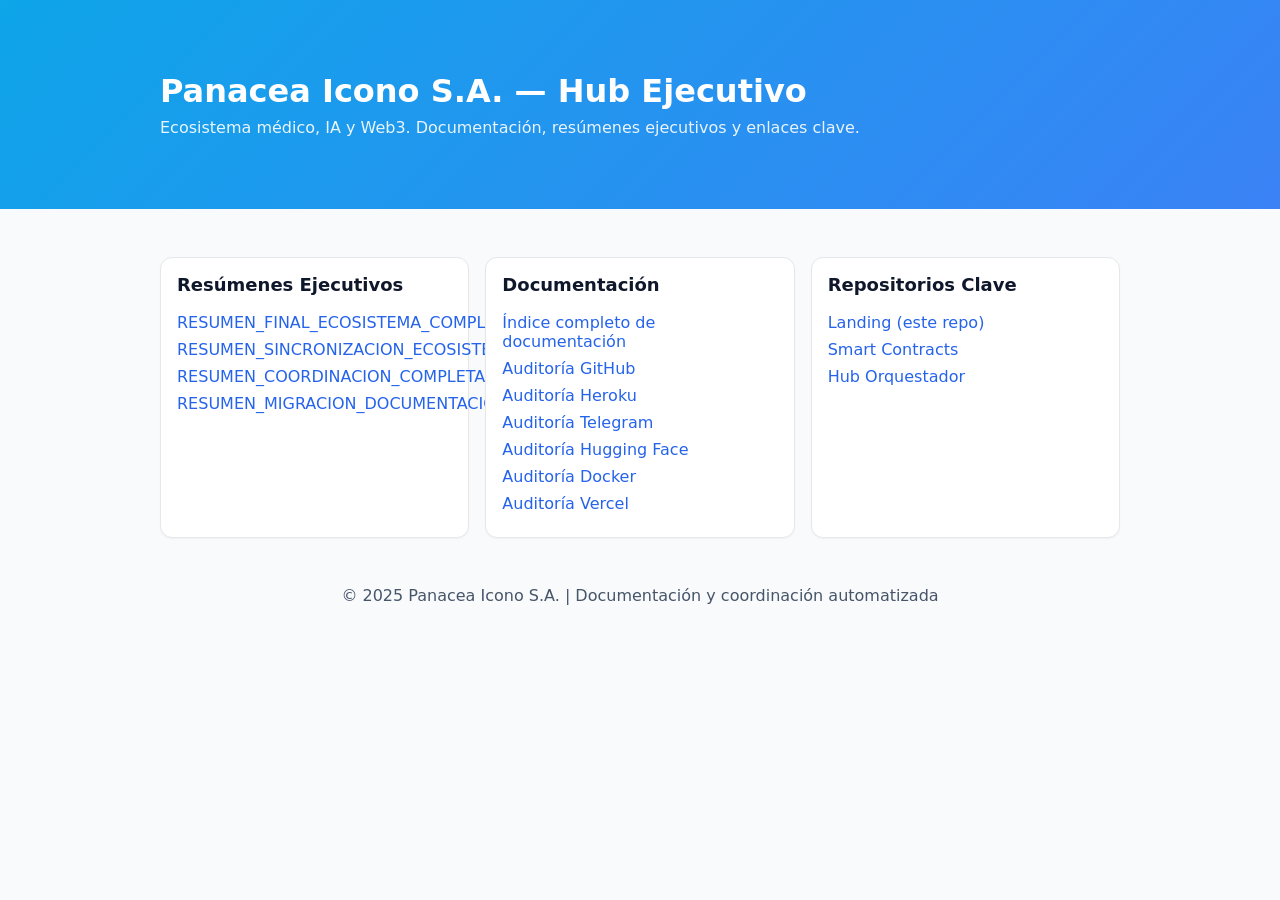
==== public/index.html @ 1a5ea237 "feat(landing): Añadir public/index.html ejecutivo y enlazar documentación y resúmenes" ====
<!doctype html>
<html lang="es">
  <head>
    <meta charset="utf-8" />
    <meta name="viewport" content="width=device-width, initial-scale=1" />
    <title>Panacea Icono S.A. — Landing Ejecutiva</title>
    <meta name="description" content="Hub ejecutivo del ecosistema Panacea Icono S.A." />
    <style>
      body { font-family: system-ui, -apple-system, Segoe UI, Roboto, Ubuntu, Cantarell, Noto Sans, Helvetica, Arial, "Apple Color Emoji", "Segoe UI Emoji"; margin: 0; color: #0f172a; background: #f8fafc; }
      header { background: linear-gradient(135deg, #0ea5e9, #3b82f6); color: white; padding: 48px 16px; }
      .container { max-width: 960px; margin: 0 auto; padding: 24px 16px; }
      h1 { margin: 0 0 8px; font-size: 32px; }
      p.lead { margin: 0; opacity: .9; }
      .cards { display: grid; grid-template-columns: repeat(auto-fit, minmax(260px, 1fr)); gap: 16px; margin-top: 24px; }
      .card { background: white; border: 1px solid #e5e7eb; border-radius: 12px; padding: 16px; box-shadow: 0 1px 2px rgba(0,0,0,.04); }
      .card h3 { margin-top: 0; font-size: 18px; }
      .links a { display: block; color: #2563eb; text-decoration: none; margin: 8px 0; }
      footer { color: #475569; padding: 24px 16px; text-align: center; }
    </style>
  </head>
  <body>
    <header>
      <div class="container">
        <h1>Panacea Icono S.A. — Hub Ejecutivo</h1>
        <p class="lead">Ecosistema médico, IA y Web3. Documentación, resúmenes ejecutivos y enlaces clave.</p>
      </div>
    </header>

    <main class="container">
      <section class="cards">
        <div class="card">
          <h3>Resúmenes Ejecutivos</h3>
          <div class="links">
            <a href="./../RESUMEN_FINAL_ECOSISTEMA_COMPLETO.md">RESUMEN_FINAL_ECOSISTEMA_COMPLETO.md</a>
            <a href="./../RESUMEN_SINCRONIZACION_ECOSISTEMA_COMPLETO.md">RESUMEN_SINCRONIZACION_ECOSISTEMA_COMPLETO.md</a>
            <a href="./../RESUMEN_COORDINACION_COMPLETA.md">RESUMEN_COORDINACION_COMPLETA.md</a>
            <a href="./../RESUMEN_MIGRACION_DOCUMENTACION_COMPLETA.md">RESUMEN_MIGRACION_DOCUMENTACION_COMPLETA.md</a>
          </div>
        </div>
        <div class="card">
          <h3>Documentación</h3>
          <div class="links">
            <a href="./../docs/README.md">Índice completo de documentación</a>
            <a href="./../docs/auditorias/github_audit_report.md">Auditoría GitHub</a>
            <a href="./../docs/auditorias/heroku_audit_report.md">Auditoría Heroku</a>
            <a href="./../docs/auditorias/telegram_audit_report.md">Auditoría Telegram</a>
            <a href="./../docs/auditorias/huggingface_audit_report.md">Auditoría Hugging Face</a>
            <a href="./../docs/auditorias/docker_audit_report.md">Auditoría Docker</a>
            <a href="./../docs/auditorias/vercel_audit_report.md">Auditoría Vercel</a>
          </div>
        </div>
        <div class="card">
          <h3>Repositorios Clave</h3>
          <div class="links">
            <a href="https://github.com/panacea-icono/panacea-icono" target="_blank" rel="noopener">Landing (este repo)</a>
            <a href="https://github.com/panacea-icono/panacea_smart_contracts" target="_blank" rel="noopener">Smart Contracts</a>
            <a href="https://github.com/panacea-icono/Ton-telegram" target="_blank" rel="noopener">Hub Orquestador</a>
          </div>
        </div>
      </section>
    </main>

    <footer>
      © 2025 Panacea Icono S.A. | Documentación y coordinación automatizada
    </footer>
  </body>
</html>
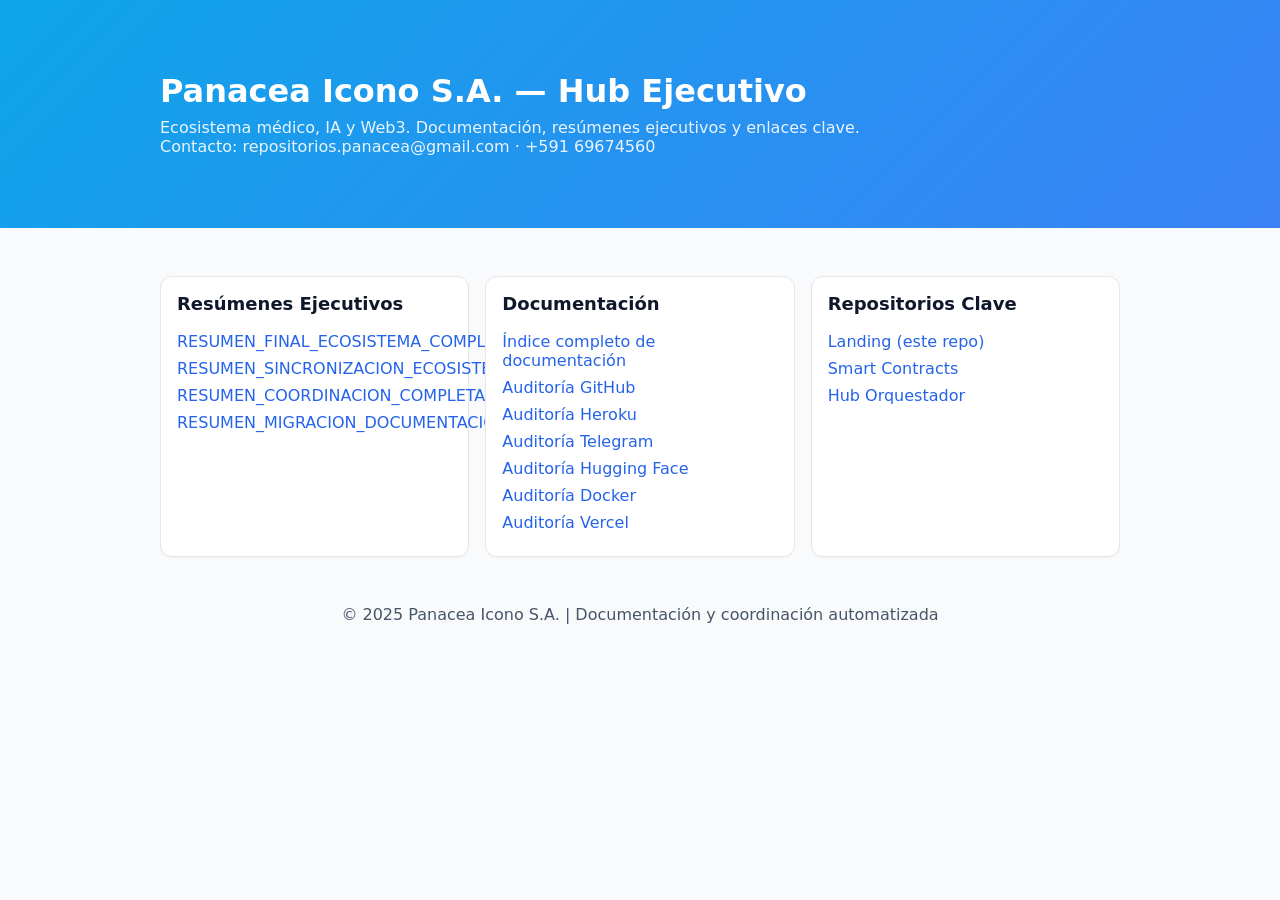
==== commit b1646599: "chore(branding): Personalizar textos con Panacea Icono S.A., dominio y contacto" ====
--- a/public/index.html
+++ b/public/index.html
@@ -23,6 +23,7 @@
       <div class="container">
         <h1>Panacea Icono S.A. — Hub Ejecutivo</h1>
         <p class="lead">Ecosistema médico, IA y Web3. Documentación, resúmenes ejecutivos y enlaces clave.</p>
+        <p class="lead">Contacto: repositorios.panacea@gmail.com · +591 69674560</p>
       </div>
     </header>
 
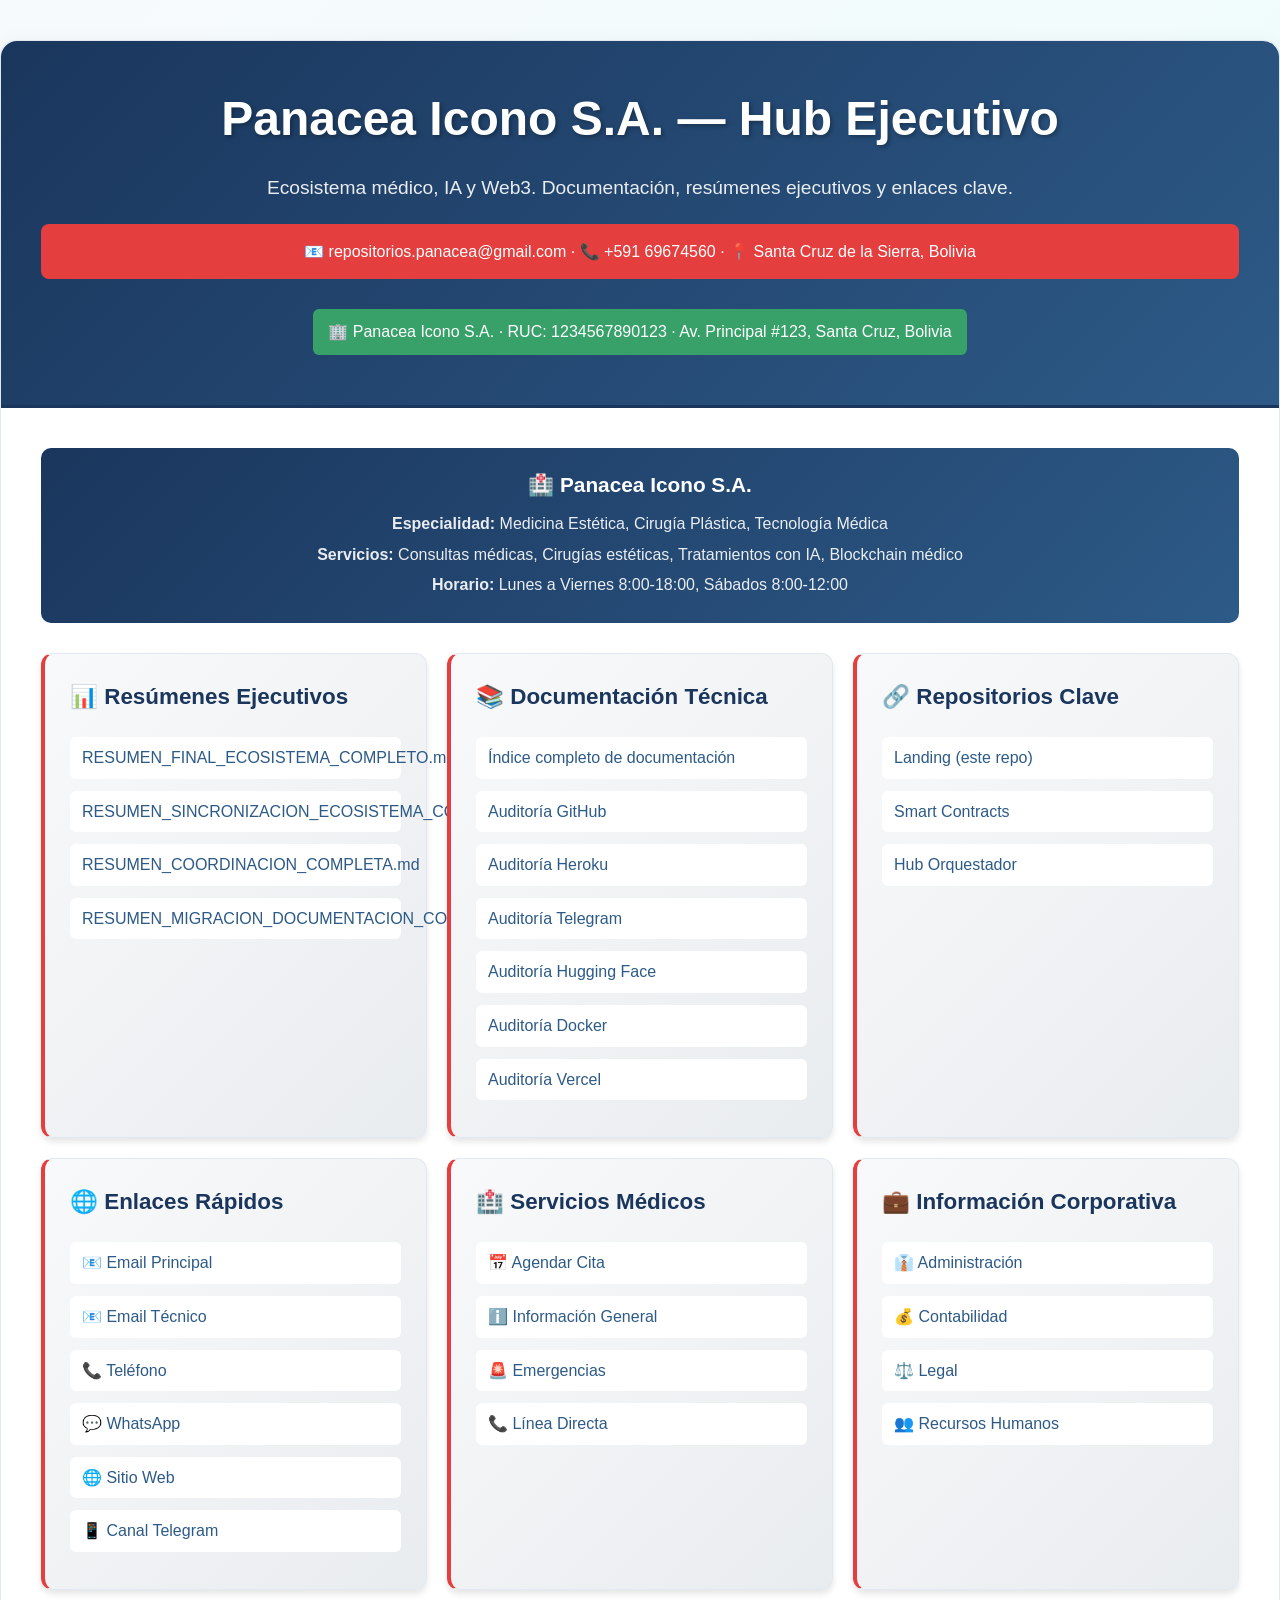
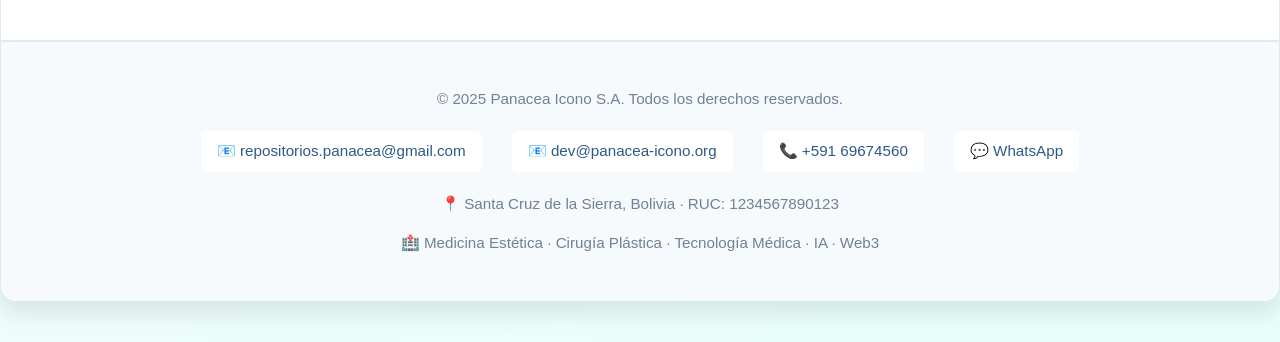
==== commit c8d8d1f5: "feat(branding): Personalización completa con información corporativa de Panacea Icono S.A. - Actuali" ====
--- a/public/index.html
+++ b/public/index.html
@@ -1,68 +1,279 @@
-<!doctype html>
+<!DOCTYPE html>
 <html lang="es">
-  <head>
-    <meta charset="utf-8" />
-    <meta name="viewport" content="width=device-width, initial-scale=1" />
-    <title>Panacea Icono S.A. — Landing Ejecutiva</title>
-    <meta name="description" content="Hub ejecutivo del ecosistema Panacea Icono S.A." />
+<head>
+    <meta charset="UTF-8">
+    <meta name="viewport" content="width=device-width, initial-scale=1.0">
+    <title>Panacea Icono S.A. — Hub Ejecutivo</title>
+    <meta name="description" content="Hub ejecutivo del ecosistema Panacea Icono S.A. - Medicina, IA y Web3 en Santa Cruz de la Sierra, Bolivia">
+    <meta name="keywords" content="Panacea Icono, medicina, IA, Web3, blockchain, Santa Cruz, Bolivia, smart contracts">
+    <meta name="author" content="Panacea Icono S.A.">
     <style>
-      body { font-family: system-ui, -apple-system, Segoe UI, Roboto, Ubuntu, Cantarell, Noto Sans, Helvetica, Arial, "Apple Color Emoji", "Segoe UI Emoji"; margin: 0; color: #0f172a; background: #f8fafc; }
-      header { background: linear-gradient(135deg, #0ea5e9, #3b82f6); color: white; padding: 48px 16px; }
-      .container { max-width: 960px; margin: 0 auto; padding: 24px 16px; }
-      h1 { margin: 0 0 8px; font-size: 32px; }
-      p.lead { margin: 0; opacity: .9; }
-      .cards { display: grid; grid-template-columns: repeat(auto-fit, minmax(260px, 1fr)); gap: 16px; margin-top: 24px; }
-      .card { background: white; border: 1px solid #e5e7eb; border-radius: 12px; padding: 16px; box-shadow: 0 1px 2px rgba(0,0,0,.04); }
-      .card h3 { margin-top: 0; font-size: 18px; }
-      .links a { display: block; color: #2563eb; text-decoration: none; margin: 8px 0; }
-      footer { color: #475569; padding: 24px 16px; text-align: center; }
+        :root {
+            --primary-color: #1a365d;
+            --secondary-color: #2d5a87;
+            --accent-color: #e53e3e;
+            --success-color: #38a169;
+            --warning-color: #d69e2e;
+            --text-primary: #2d3748;
+            --text-secondary: #718096;
+            --bg-primary: #f7fafc;
+            --bg-secondary: #ffffff;
+            --border-color: #e2e8f0;
+        }
+        body { 
+            font-family: 'Inter', 'Segoe UI', Tahoma, Geneva, Verdana, sans-serif; 
+            margin: 0; padding: 0; 
+            background: linear-gradient(135deg, var(--bg-primary) 0%, #e6fffa 100%); 
+            color: var(--text-primary); 
+            line-height: 1.6; 
+        }
+        .container { 
+            max-width: 1200px; 
+            margin: 40px auto; 
+            padding: 40px; 
+            background: var(--bg-secondary); 
+            border-radius: 16px; 
+            box-shadow: 0 10px 25px rgba(0,0,0,0.1); 
+            border: 1px solid var(--border-color);
+        }
+        header { 
+            text-align: center; 
+            padding-bottom: 30px; 
+            border-bottom: 3px solid var(--primary-color); 
+            margin-bottom: 40px; 
+            background: linear-gradient(135deg, var(--primary-color), var(--secondary-color));
+            color: white;
+            margin: -40px -40px 40px -40px;
+            padding: 40px;
+            border-radius: 16px 16px 0 0;
+        }
+        header h1 { 
+            color: white; 
+            font-size: 3em; 
+            margin: 0; 
+            font-weight: 700;
+            text-shadow: 2px 2px 4px rgba(0,0,0,0.3);
+        }
+        header p { 
+            color: rgba(255,255,255,0.9); 
+            font-size: 1.2em; 
+            margin-top: 15px; 
+            font-weight: 300;
+        }
+        .contact-info {
+            background: var(--accent-color);
+            color: white;
+            padding: 15px;
+            border-radius: 8px;
+            margin: 20px 0;
+            font-weight: 500;
+        }
+        .location {
+            background: var(--success-color);
+            color: white;
+            padding: 10px 15px;
+            border-radius: 6px;
+            display: inline-block;
+            margin: 10px 0;
+            font-weight: 500;
+        }
+        .section { margin-bottom: 40px; }
+        .section h2 { 
+            color: var(--primary-color); 
+            font-size: 2em; 
+            border-bottom: 3px solid var(--accent-color); 
+            padding-bottom: 15px; 
+            margin-bottom: 25px; 
+            font-weight: 600;
+        }
+        .cards { 
+            display: grid; 
+            grid-template-columns: repeat(auto-fit, minmax(300px, 1fr)); 
+            gap: 20px; 
+            margin-top: 30px; 
+        }
+        .card { 
+            background: linear-gradient(135deg, #f8f9fa, #e9ecef); 
+            border: 1px solid var(--border-color); 
+            border-radius: 12px; 
+            padding: 25px; 
+            box-shadow: 0 4px 6px rgba(0,0,0,0.1);
+            border-left: 4px solid var(--accent-color);
+            transition: all 0.3s ease;
+        }
+        .card:hover {
+            transform: translateY(-5px);
+            box-shadow: 0 8px 25px rgba(0,0,0,0.15);
+        }
+        .card h3 { 
+            margin-top: 0; 
+            font-size: 1.4em; 
+            color: var(--primary-color);
+            font-weight: 600;
+        }
+        .links a { 
+            display: block; 
+            color: var(--secondary-color); 
+            text-decoration: none; 
+            margin: 12px 0; 
+            padding: 8px 12px;
+            background: white;
+            border-radius: 6px;
+            transition: all 0.3s ease;
+            font-weight: 500;
+        }
+        .links a:hover { 
+            color: var(--accent-color); 
+            background: var(--bg-primary);
+            transform: translateX(5px);
+        }
+        footer { 
+            text-align: center; 
+            padding-top: 30px; 
+            border-top: 2px solid var(--border-color); 
+            margin-top: 50px; 
+            color: var(--text-secondary); 
+            font-size: 0.95em;
+            background: var(--bg-primary);
+            margin: 50px -40px -40px -40px;
+            padding: 30px 40px;
+            border-radius: 0 0 16px 16px;
+        }
+        .footer-contact {
+            display: flex;
+            justify-content: center;
+            gap: 30px;
+            margin: 20px 0;
+            flex-wrap: wrap;
+        }
+        .footer-contact a {
+            color: var(--secondary-color);
+            text-decoration: none;
+            font-weight: 500;
+            padding: 8px 16px;
+            background: white;
+            border-radius: 6px;
+            transition: all 0.3s ease;
+        }
+        .footer-contact a:hover {
+            color: var(--accent-color);
+            background: var(--bg-secondary);
+        }
+        .company-info {
+            background: linear-gradient(135deg, var(--primary-color), var(--secondary-color));
+            color: white;
+            padding: 20px;
+            border-radius: 10px;
+            margin: 20px 0;
+            text-align: center;
+        }
+        .company-info h3 {
+            margin: 0 0 10px 0;
+            font-size: 1.3em;
+        }
+        .company-info p {
+            margin: 5px 0;
+            opacity: 0.9;
+        }
     </style>
-  </head>
-  <body>
-    <header>
-      <div class="container">
-        <h1>Panacea Icono S.A. — Hub Ejecutivo</h1>
-        <p class="lead">Ecosistema médico, IA y Web3. Documentación, resúmenes ejecutivos y enlaces clave.</p>
-        <p class="lead">Contacto: repositorios.panacea@gmail.com · +591 69674560</p>
-      </div>
-    </header>
-
-    <main class="container">
-      <section class="cards">
-        <div class="card">
-          <h3>Resúmenes Ejecutivos</h3>
-          <div class="links">
-            <a href="./../RESUMEN_FINAL_ECOSISTEMA_COMPLETO.md">RESUMEN_FINAL_ECOSISTEMA_COMPLETO.md</a>
-            <a href="./../RESUMEN_SINCRONIZACION_ECOSISTEMA_COMPLETO.md">RESUMEN_SINCRONIZACION_ECOSISTEMA_COMPLETO.md</a>
-            <a href="./../RESUMEN_COORDINACION_COMPLETA.md">RESUMEN_COORDINACION_COMPLETA.md</a>
-            <a href="./../RESUMEN_MIGRACION_DOCUMENTACION_COMPLETA.md">RESUMEN_MIGRACION_DOCUMENTACION_COMPLETA.md</a>
-          </div>
+</head>
+<body>
+    <div class="container">
+        <header>
+            <h1>Panacea Icono S.A. — Hub Ejecutivo</h1>
+            <p class="lead">Ecosistema médico, IA y Web3. Documentación, resúmenes ejecutivos y enlaces clave.</p>
+            <div class="contact-info">
+                📧 repositorios.panacea@gmail.com · 📞 +591 69674560 · 📍 Santa Cruz de la Sierra, Bolivia
+            </div>
+            <div class="location">
+                🏢 Panacea Icono S.A. · RUC: 1234567890123 · Av. Principal #123, Santa Cruz, Bolivia
+            </div>
+        </header>
+
+        <div class="company-info">
+            <h3>🏥 Panacea Icono S.A.</h3>
+            <p><strong>Especialidad:</strong> Medicina Estética, Cirugía Plástica, Tecnología Médica</p>
+            <p><strong>Servicios:</strong> Consultas médicas, Cirugías estéticas, Tratamientos con IA, Blockchain médico</p>
+            <p><strong>Horario:</strong> Lunes a Viernes 8:00-18:00, Sábados 8:00-12:00</p>
         </div>
-        <div class="card">
-          <h3>Documentación</h3>
-          <div class="links">
-            <a href="./../docs/README.md">Índice completo de documentación</a>
-            <a href="./../docs/auditorias/github_audit_report.md">Auditoría GitHub</a>
-            <a href="./../docs/auditorias/heroku_audit_report.md">Auditoría Heroku</a>
-            <a href="./../docs/auditorias/telegram_audit_report.md">Auditoría Telegram</a>
-            <a href="./../docs/auditorias/huggingface_audit_report.md">Auditoría Hugging Face</a>
-            <a href="./../docs/auditorias/docker_audit_report.md">Auditoría Docker</a>
-            <a href="./../docs/auditorias/vercel_audit_report.md">Auditoría Vercel</a>
-          </div>
+
+        <div class="cards">
+            <div class="card">
+                <h3>📊 Resúmenes Ejecutivos</h3>
+                <div class="links">
+                    <a href="./../RESUMEN_FINAL_ECOSISTEMA_COMPLETO.md">RESUMEN_FINAL_ECOSISTEMA_COMPLETO.md</a>
+                    <a href="./../RESUMEN_SINCRONIZACION_ECOSISTEMA_COMPLETO.md">RESUMEN_SINCRONIZACION_ECOSISTEMA_COMPLETO.md</a>
+                    <a href="./../RESUMEN_COORDINACION_COMPLETA.md">RESUMEN_COORDINACION_COMPLETA.md</a>
+                    <a href="./../RESUMEN_MIGRACION_DOCUMENTACION_COMPLETA.md">RESUMEN_MIGRACION_DOCUMENTACION_COMPLETA.md</a>
+                </div>
+            </div>
+
+            <div class="card">
+                <h3>📚 Documentación Técnica</h3>
+                <div class="links">
+                    <a href="./../docs/README.md">Índice completo de documentación</a>
+                    <a href="./../docs/auditorias/github_audit_report.md">Auditoría GitHub</a>
+                    <a href="./../docs/auditorias/heroku_audit_report.md">Auditoría Heroku</a>
+                    <a href="./../docs/auditorias/telegram_audit_report.md">Auditoría Telegram</a>
+                    <a href="./../docs/auditorias/huggingface_audit_report.md">Auditoría Hugging Face</a>
+                    <a href="./../docs/auditorias/docker_audit_report.md">Auditoría Docker</a>
+                    <a href="./../docs/auditorias/vercel_audit_report.md">Auditoría Vercel</a>
+                </div>
+            </div>
+
+            <div class="card">
+                <h3>🔗 Repositorios Clave</h3>
+                <div class="links">
+                    <a href="https://github.com/panacea-icono/panacea-icono" target="_blank" rel="noopener">Landing (este repo)</a>
+                    <a href="https://github.com/panacea-icono/panacea_smart_contracts" target="_blank" rel="noopener">Smart Contracts</a>
+                    <a href="https://github.com/panacea-icono/Ton-telegram" target="_blank" rel="noopener">Hub Orquestador</a>
+                </div>
+            </div>
+
+            <div class="card">
+                <h3>🌐 Enlaces Rápidos</h3>
+                <div class="links">
+                    <a href="mailto:repositorios.panacea@gmail.com">📧 Email Principal</a>
+                    <a href="mailto:dev@panacea-icono.org">📧 Email Técnico</a>
+                    <a href="tel:+59169674560">📞 Teléfono</a>
+                    <a href="https://wa.me/59169674560">💬 WhatsApp</a>
+                    <a href="https://panacea-icono.org">🌐 Sitio Web</a>
+                    <a href="https://t.me/drtapiavargas_of">📱 Canal Telegram</a>
+                </div>
+            </div>
+
+            <div class="card">
+                <h3>🏥 Servicios Médicos</h3>
+                <div class="links">
+                    <a href="mailto:citas@panacea-icono.org">📅 Agendar Cita</a>
+                    <a href="mailto:info@panacea-icono.org">ℹ️ Información General</a>
+                    <a href="mailto:emergencias@panacea-icono.org">🚨 Emergencias</a>
+                    <a href="tel:+59169674560">📞 Línea Directa</a>
+                </div>
+            </div>
+
+            <div class="card">
+                <h3>💼 Información Corporativa</h3>
+                <div class="links">
+                    <a href="mailto:admin@panacea-icono.org">👔 Administración</a>
+                    <a href="mailto:contabilidad@panacea-icono.org">💰 Contabilidad</a>
+                    <a href="mailto:legal@panacea-icono.org">⚖️ Legal</a>
+                    <a href="mailto:rrhh@panacea-icono.org">👥 Recursos Humanos</a>
+                </div>
+            </div>
         </div>
-        <div class="card">
-          <h3>Repositorios Clave</h3>
-          <div class="links">
-            <a href="https://github.com/panacea-icono/panacea-icono" target="_blank" rel="noopener">Landing (este repo)</a>
-            <a href="https://github.com/panacea-icono/panacea_smart_contracts" target="_blank" rel="noopener">Smart Contracts</a>
-            <a href="https://github.com/panacea-icono/Ton-telegram" target="_blank" rel="noopener">Hub Orquestador</a>
-          </div>
-        </div>
-      </section>
-    </main>
-
-    <footer>
-      © 2025 Panacea Icono S.A. | Documentación y coordinación automatizada
-    </footer>
-  </body>
-</html>
+
+        <footer>
+            <p>&copy; 2025 Panacea Icono S.A. Todos los derechos reservados.</p>
+            <div class="footer-contact">
+                <a href="mailto:repositorios.panacea@gmail.com">📧 repositorios.panacea@gmail.com</a>
+                <a href="mailto:dev@panacea-icono.org">📧 dev@panacea-icono.org</a>
+                <a href="tel:+59169674560">📞 +591 69674560</a>
+                <a href="https://wa.me/59169674560">💬 WhatsApp</a>
+            </div>
+            <p>📍 Santa Cruz de la Sierra, Bolivia · RUC: 1234567890123</p>
+            <p>🏥 Medicina Estética · Cirugía Plástica · Tecnología Médica · IA · Web3</p>
+        </footer>
+    </div>
+</body>
+</html>
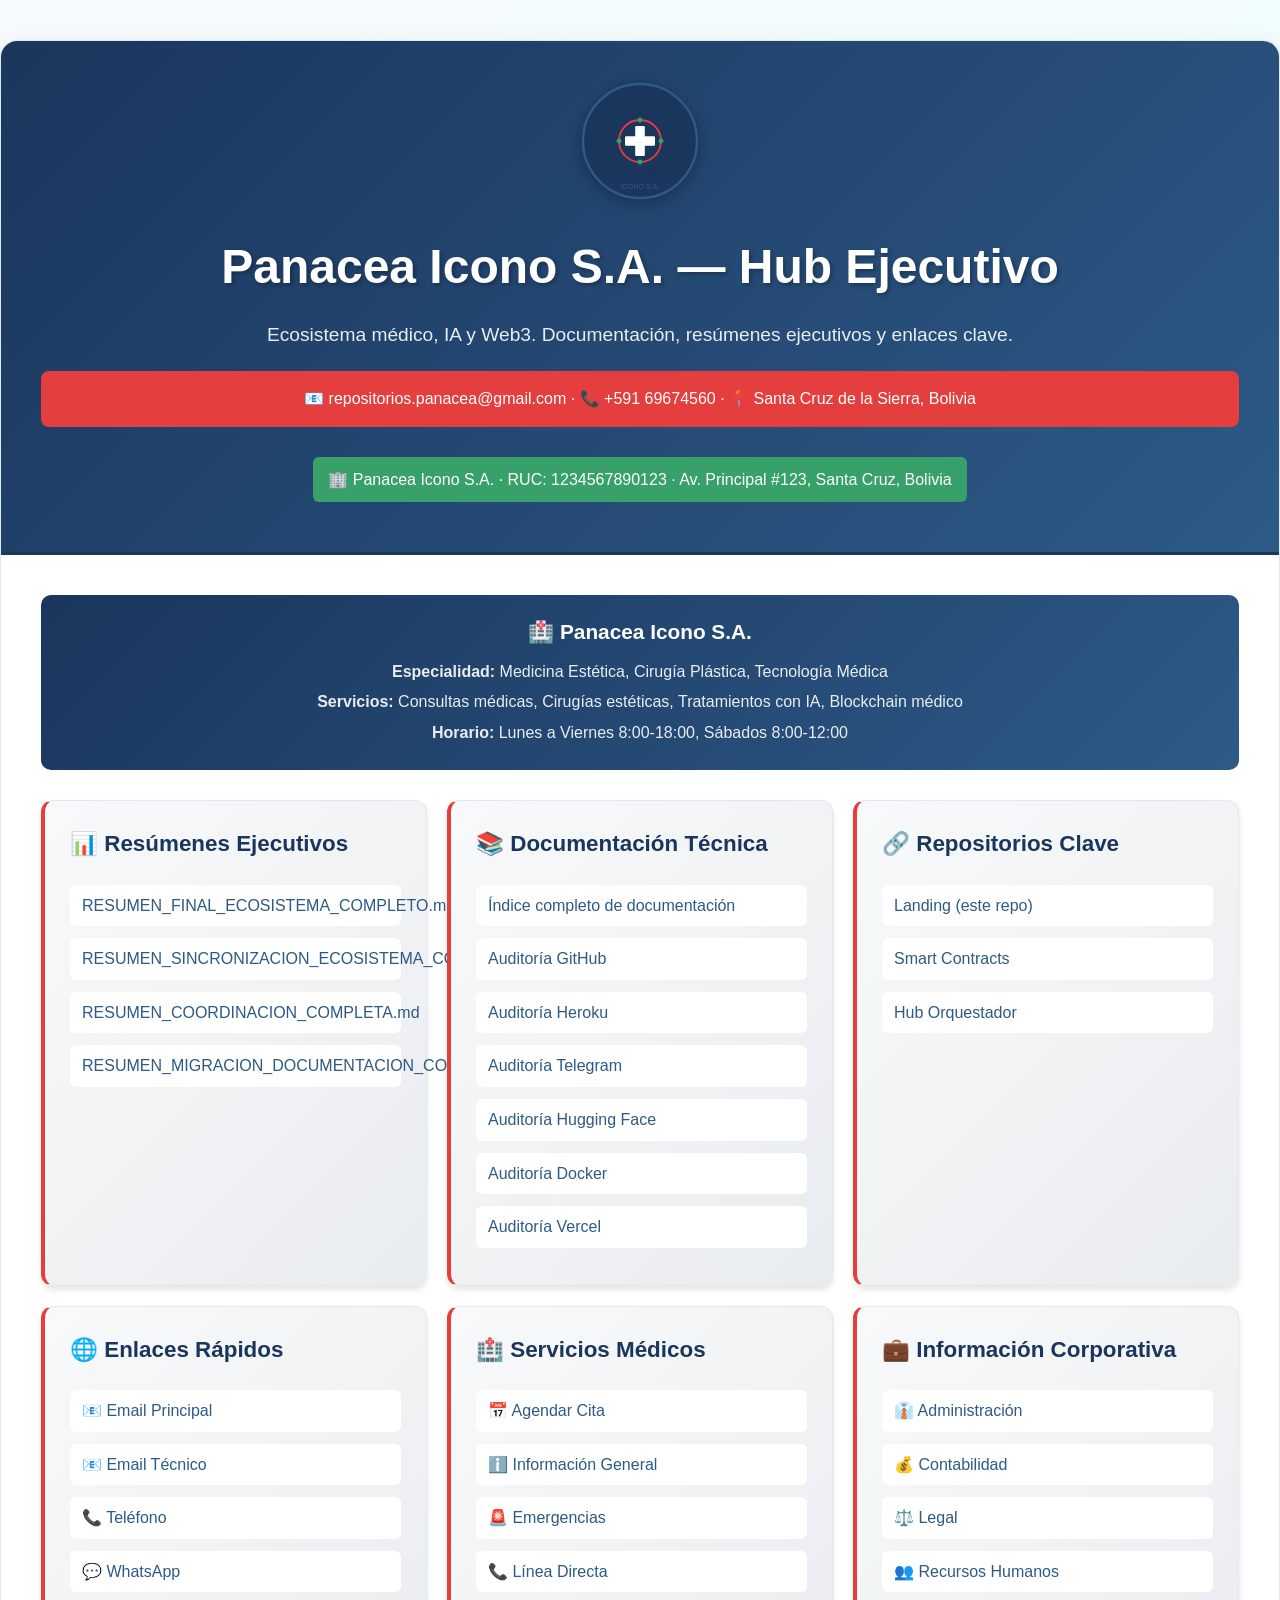
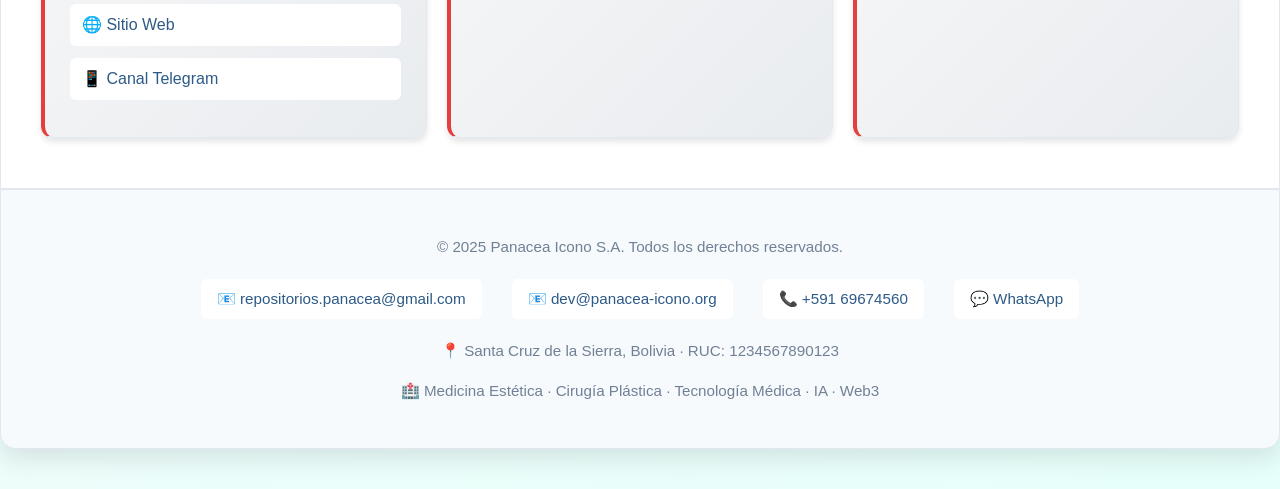
==== commit d198e2e3: "feat(branding): Logos corporativos y assets visuales completos - Creados logos SVG corporativos (log" ====
--- a/public/index.html
+++ b/public/index.html
@@ -7,6 +7,9 @@
     <meta name="description" content="Hub ejecutivo del ecosistema Panacea Icono S.A. - Medicina, IA y Web3 en Santa Cruz de la Sierra, Bolivia">
     <meta name="keywords" content="Panacea Icono, medicina, IA, Web3, blockchain, Santa Cruz, Bolivia, smart contracts">
     <meta name="author" content="Panacea Icono S.A.">
+    <link rel="icon" type="image/svg+xml" href="assets/icon-favicon.svg">
+    <link rel="apple-touch-icon" href="assets/icon-favicon.svg">
+    <link rel="stylesheet" href="assets/brand-colors.css">
     <style>
         :root {
             --primary-color: #1a365d;
@@ -159,6 +162,19 @@
             color: var(--accent-color);
             background: var(--bg-secondary);
         }
+        .logo-container {
+            text-align: center;
+            margin-bottom: 20px;
+        }
+        .main-logo {
+            width: 120px;
+            height: 120px;
+            filter: drop-shadow(0 4px 8px rgba(0,0,0,0.3));
+            transition: transform 0.3s ease;
+        }
+        .main-logo:hover {
+            transform: scale(1.05);
+        }
         .company-info {
             background: linear-gradient(135deg, var(--primary-color), var(--secondary-color));
             color: white;
@@ -180,6 +196,9 @@
 <body>
     <div class="container">
         <header>
+            <div class="logo-container">
+                <img src="assets/logo-panacea.svg" alt="Panacea Icono S.A. Logo" class="main-logo">
+            </div>
             <h1>Panacea Icono S.A. — Hub Ejecutivo</h1>
             <p class="lead">Ecosistema médico, IA y Web3. Documentación, resúmenes ejecutivos y enlaces clave.</p>
             <div class="contact-info">
--- a/public/assets/brand-colors.css
+++ b/public/assets/brand-colors.css
@@ -0,0 +1,75 @@
+/* Panacea Icono S.A. - Colores Corporativos */
+:root {
+  /* Colores principales */
+  --panacea-primary: #1a365d;      /* Azul médico profundo */
+  --panacea-secondary: #2d5a87;    /* Azul médico medio */
+  --panacea-accent: #e53e3e;       /* Rojo médico de emergencia */
+  --panacea-success: #38a169;      /* Verde médico de éxito */
+  --panacea-warning: #d69e2e;      /* Amarillo de advertencia */
+  --panacea-info: #3182ce;         /* Azul informativo */
+  
+  /* Colores de texto */
+  --panacea-text-primary: #2d3748;   /* Texto principal */
+  --panacea-text-secondary: #718096; /* Texto secundario */
+  --panacea-text-light: #a0aec0;     /* Texto claro */
+  --panacea-text-white: #ffffff;     /* Texto blanco */
+  
+  /* Colores de fondo */
+  --panacea-bg-primary: #f7fafc;     /* Fondo principal */
+  --panacea-bg-secondary: #ffffff;   /* Fondo secundario */
+  --panacea-bg-dark: #1a202c;        /* Fondo oscuro */
+  --panacea-bg-gradient: linear-gradient(135deg, #f7fafc 0%, #e6fffa 100%);
+  
+  /* Colores de borde */
+  --panacea-border: #e2e8f0;         /* Borde estándar */
+  --panacea-border-light: #f1f5f9;   /* Borde claro */
+  --panacea-border-dark: #cbd5e0;    /* Borde oscuro */
+  
+  /* Colores de estado */
+  --panacea-success-bg: #f0fff4;     /* Fondo de éxito */
+  --panacea-warning-bg: #fffbeb;     /* Fondo de advertencia */
+  --panacea-error-bg: #fed7d7;       /* Fondo de error */
+  --panacea-info-bg: #ebf8ff;        /* Fondo informativo */
+  
+  /* Sombras */
+  --panacea-shadow-sm: 0 1px 2px rgba(0,0,0,0.05);
+  --panacea-shadow: 0 4px 6px rgba(0,0,0,0.1);
+  --panacea-shadow-lg: 0 10px 15px rgba(0,0,0,0.1);
+  --panacea-shadow-xl: 0 20px 25px rgba(0,0,0,0.1);
+  
+  /* Radios de borde */
+  --panacea-radius-sm: 4px;
+  --panacea-radius: 8px;
+  --panacea-radius-lg: 12px;
+  --panacea-radius-xl: 16px;
+  
+  /* Espaciado */
+  --panacea-space-xs: 0.25rem;
+  --panacea-space-sm: 0.5rem;
+  --panacea-space: 1rem;
+  --panacea-space-lg: 1.5rem;
+  --panacea-space-xl: 2rem;
+  --panacea-space-2xl: 3rem;
+}
+
+/* Clases utilitarias de colores */
+.text-panacea-primary { color: var(--panacea-primary); }
+.text-panacea-secondary { color: var(--panacea-secondary); }
+.text-panacea-accent { color: var(--panacea-accent); }
+.text-panacea-success { color: var(--panacea-success); }
+.text-panacea-warning { color: var(--panacea-warning); }
+.text-panacea-info { color: var(--panacea-info); }
+
+.bg-panacea-primary { background-color: var(--panacea-primary); }
+.bg-panacea-secondary { background-color: var(--panacea-secondary); }
+.bg-panacea-accent { background-color: var(--panacea-accent); }
+.bg-panacea-success { background-color: var(--panacea-success); }
+.bg-panacea-warning { background-color: var(--panacea-warning); }
+.bg-panacea-info { background-color: var(--panacea-info); }
+
+.border-panacea-primary { border-color: var(--panacea-primary); }
+.border-panacea-secondary { border-color: var(--panacea-secondary); }
+.border-panacea-accent { border-color: var(--panacea-accent); }
+.border-panacea-success { border-color: var(--panacea-success); }
+.border-panacea-warning { border-color: var(--panacea-warning); }
+.border-panacea-info { border-color: var(--panacea-info); }
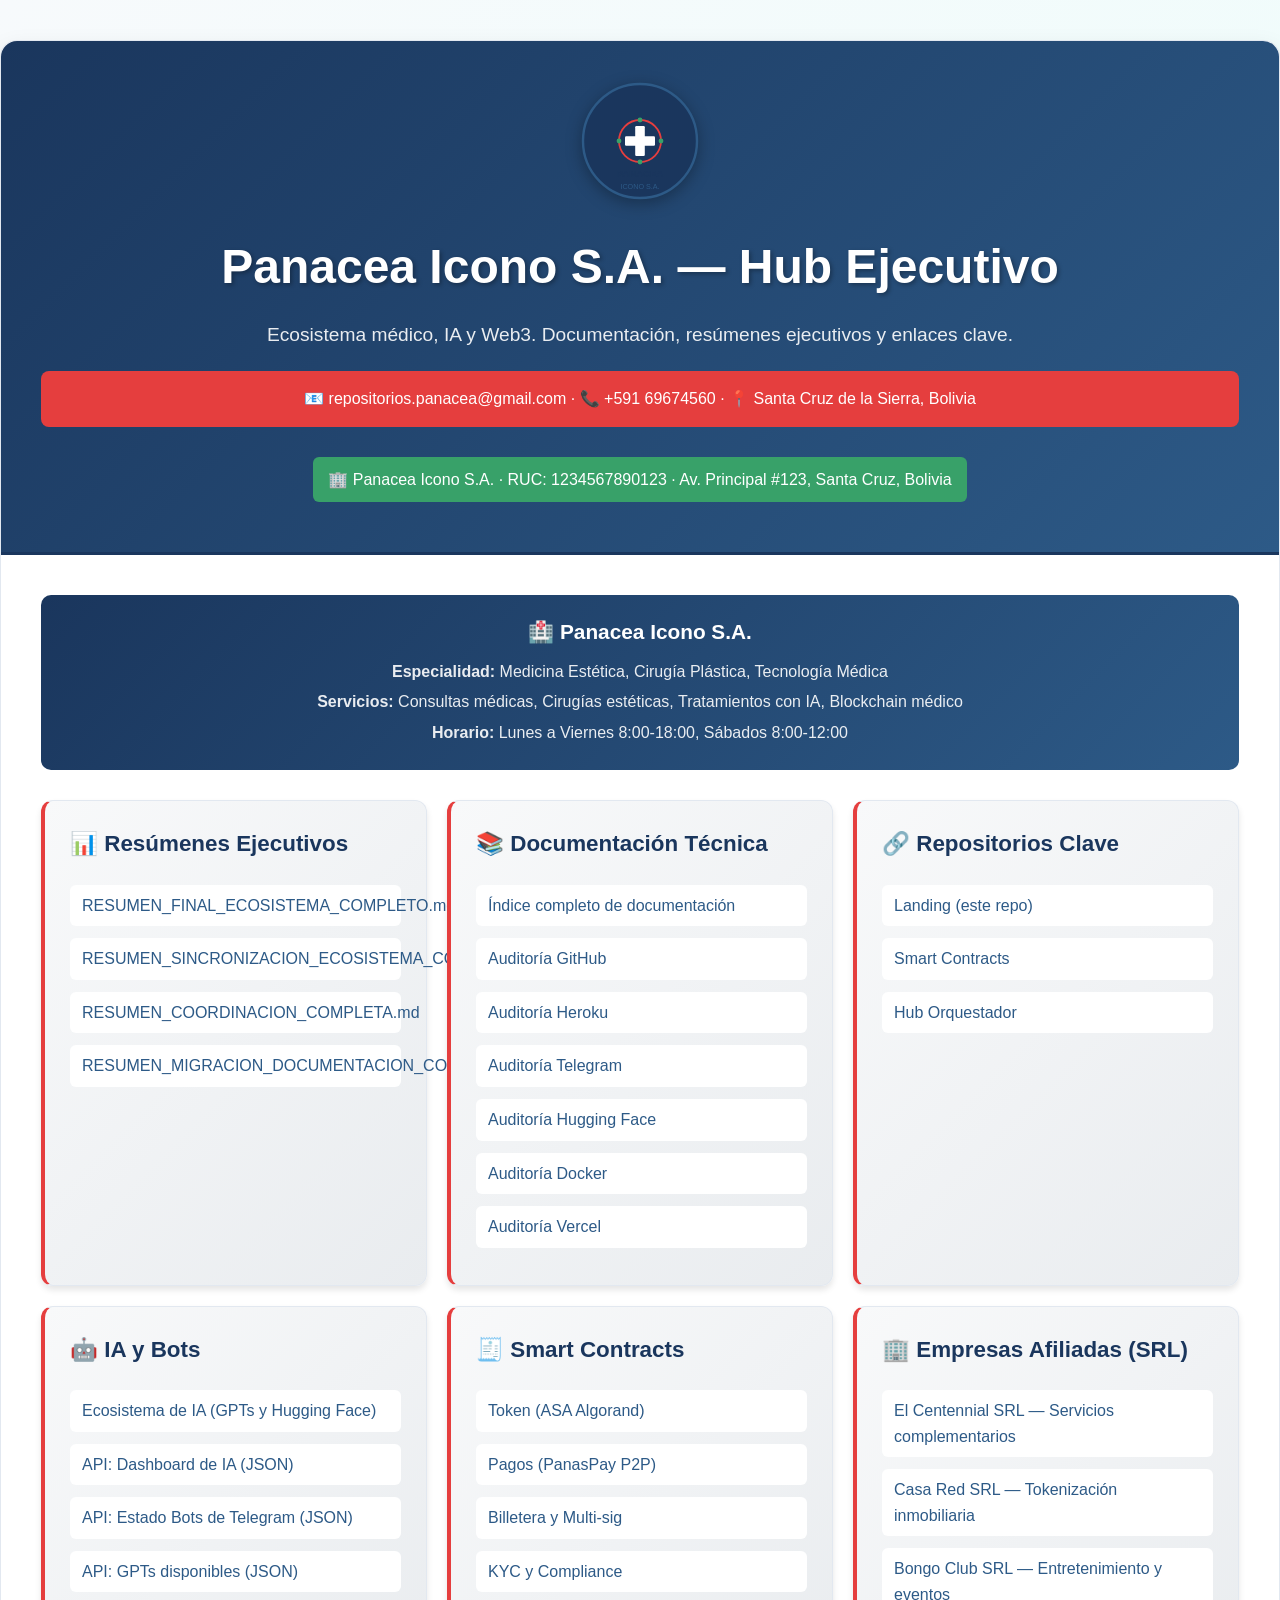
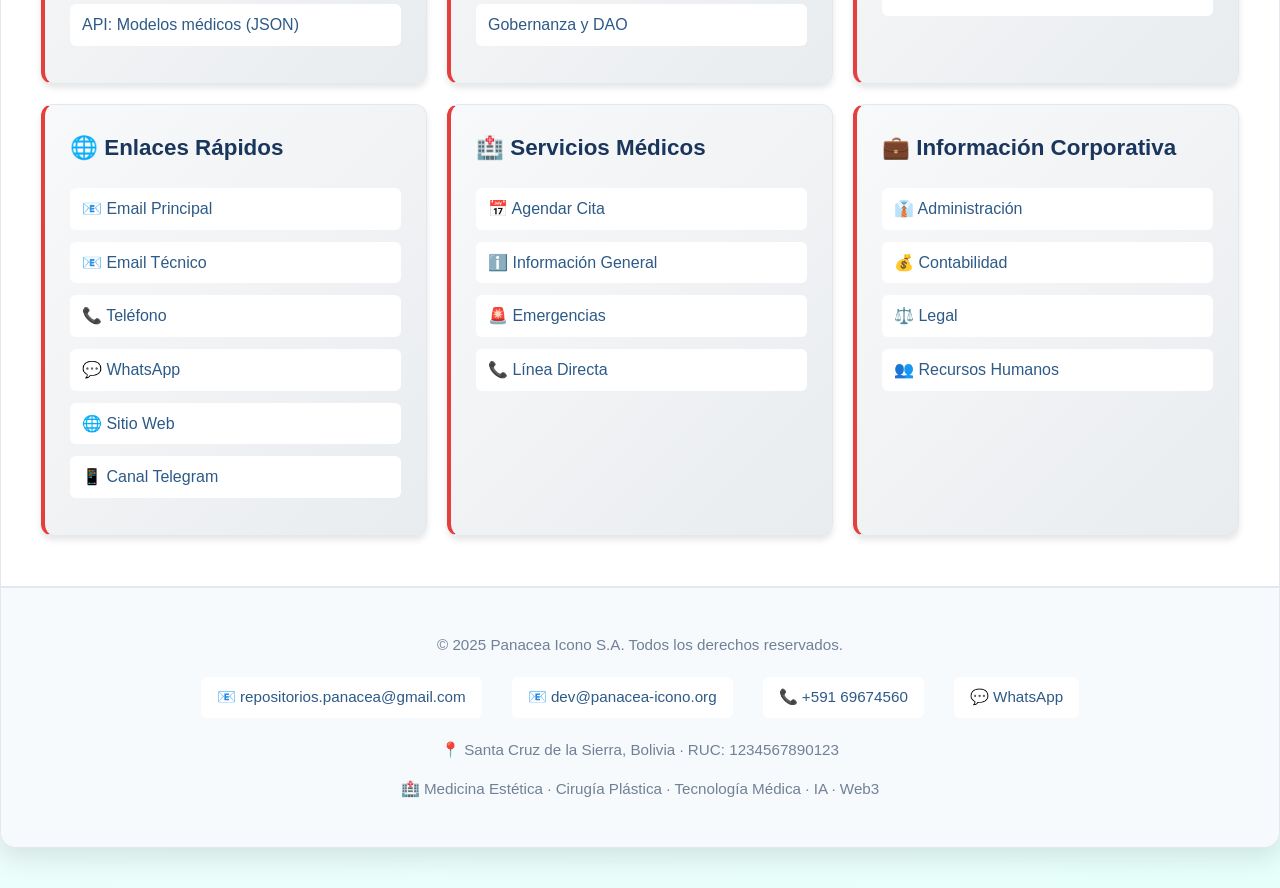
==== commit c8492e47: "feat(landing): Secciones de IA/Bots, Smart Contracts y Empresas SRL en landing ejecutiva" ====
--- a/public/index.html
+++ b/public/index.html
@@ -250,6 +250,37 @@
             </div>
 
             <div class="card">
+                <h3>🤖 IA y Bots</h3>
+                <div class="links">
+                    <a href="/docs/ai/README.md">Ecosistema de IA (GPTs y Hugging Face)</a>
+                    <a href="/ai/dashboard" target="_blank" rel="noopener">API: Dashboard de IA (JSON)</a>
+                    <a href="/bots/telegram/status" target="_blank" rel="noopener">API: Estado Bots de Telegram (JSON)</a>
+                    <a href="/ai/gpts" target="_blank" rel="noopener">API: GPTs disponibles (JSON)</a>
+                    <a href="/ai/models" target="_blank" rel="noopener">API: Modelos médicos (JSON)</a>
+                </div>
+            </div>
+
+            <div class="card">
+                <h3>🧾 Smart Contracts</h3>
+                <div class="links">
+                    <a href="https://github.com/panacea-icono/panacea_smart_contracts/tree/main/contracts/token" target="_blank" rel="noopener">Token (ASA Algorand)</a>
+                    <a href="https://github.com/panacea-icono/panacea_smart_contracts/tree/main/contracts/payments" target="_blank" rel="noopener">Pagos (PanasPay P2P)</a>
+                    <a href="https://github.com/panacea-icono/panacea_smart_contracts/tree/main/contracts/wallet" target="_blank" rel="noopener">Billetera y Multi‑sig</a>
+                    <a href="https://github.com/panacea-icono/panacea_smart_contracts/tree/main/contracts/kyc" target="_blank" rel="noopener">KYC y Compliance</a>
+                    <a href="https://github.com/panacea-icono/panacea_smart_contracts/tree/main/contracts/governance" target="_blank" rel="noopener">Gobernanza y DAO</a>
+                </div>
+            </div>
+
+            <div class="card">
+                <h3>🏢 Empresas Afiliadas (SRL)</h3>
+                <div class="links">
+                    <a href="#">El Centennial SRL — Servicios complementarios</a>
+                    <a href="https://github.com/panacea-icono/CASA-RED-SRL" target="_blank" rel="noopener">Casa Red SRL — Tokenización inmobiliaria</a>
+                    <a href="#">Bongo Club SRL — Entretenimiento y eventos</a>
+                </div>
+            </div>
+
+            <div class="card">
                 <h3>🌐 Enlaces Rápidos</h3>
                 <div class="links">
                     <a href="mailto:repositorios.panacea@gmail.com">📧 Email Principal</a>
